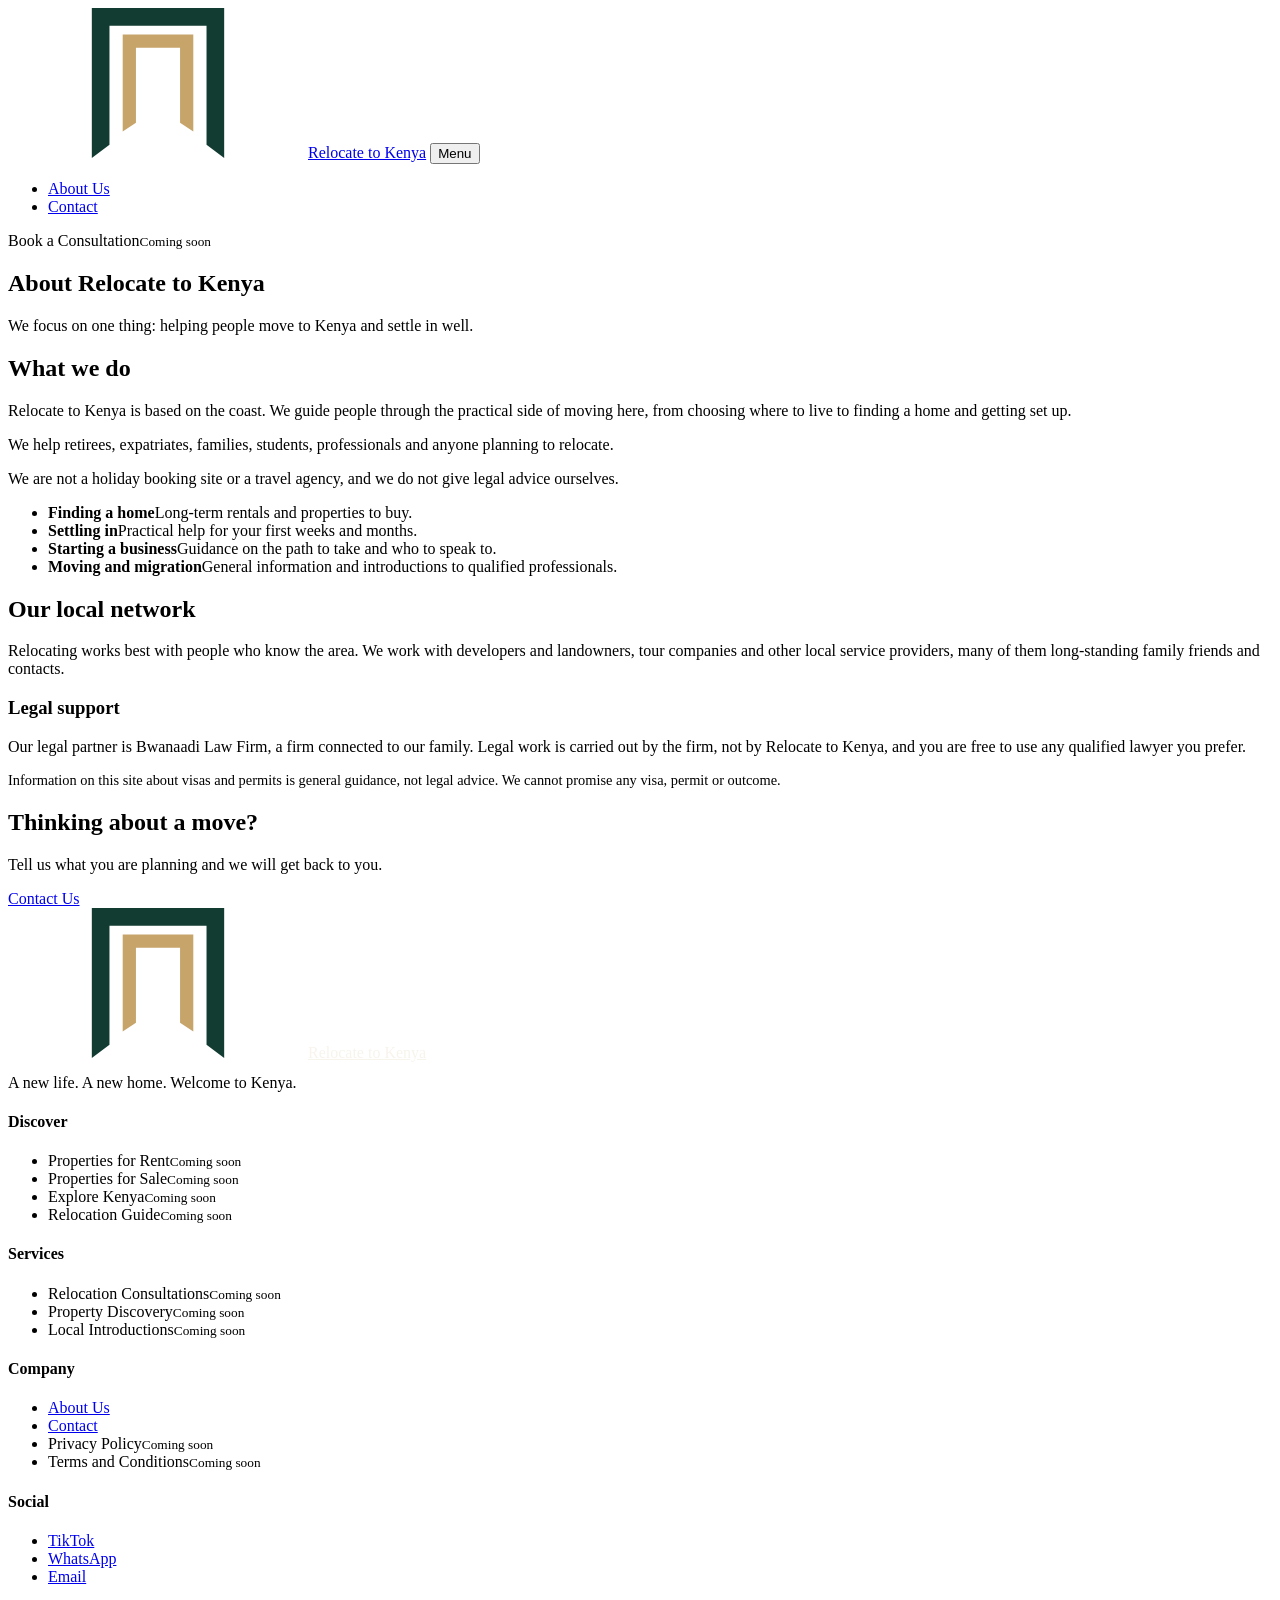
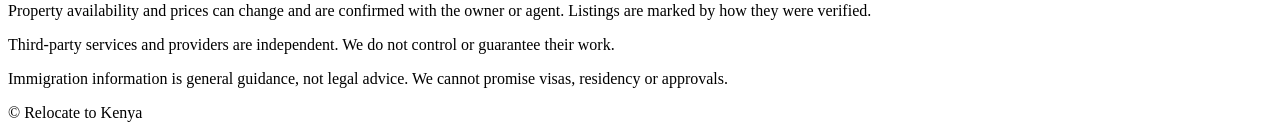
==== about/index.html @ 760da4a6 "Add About Us page for Relocate to Kenya This is the initial commit of the About Us page for the Relo" ====
<!DOCTYPE html>
<html lang="en">
<head>
<meta charset="utf-8">
<meta name="viewport" content="width=device-width,initial-scale=1">
<title>About Us | Relocate to Kenya</title>
<meta name="description" content="Relocate to Kenya helps international visitors understand their relocation options and find accommodation and local services in coastal Kenya.">
<link rel="canonical" href="https://relocatetokenya.co.ke/about/">
<link rel="apple-touch-icon" sizes="180x180" href="/apple-touch-icon.png">
<link rel="icon" type="image/png" sizes="32x32" href="/favicon-32x32.png">
<link rel="icon" type="image/png" sizes="16x16" href="/favicon-16x16.png">
<link rel="manifest" href="/site.webmanifest">
<link rel="preconnect" href="https://fonts.googleapis.com"><link rel="preconnect" href="https://fonts.gstatic.com" crossorigin>
<link href="https://fonts.googleapis.com/css2?family=Figtree:wght@400;500;600&family=Newsreader:opsz,wght@6..72,400;6..72,500;6..72,600&display=swap" rel="stylesheet">
<link rel="stylesheet" href="/css/style.css">
</head>
<body>
<svg width="0" height="0" style="position:absolute" aria-hidden="true"><symbol id="mark" viewBox="0 0 30 34"><path fill="#123C32" d="M0 0h30v34l-4-3V4H4v27l-4 3z"/><path fill="#C6A46A" d="M7 6h16v22l-3-2V9H10v17l-3 2z"/></symbol></svg>

<header class="site-header"><div class="wrap bar">
<a class="brand" href="/"><svg aria-hidden="true"><use href="#mark"/></svg>Relocate to Kenya</a>
<button class="menu-btn" aria-expanded="false" aria-controls="nav">Menu</button>
<nav id="nav" aria-label="Main"><ul>
<li><a href="/about" aria-current="page">About Us</a></li>
<li><a href="/contact">Contact</a></li></ul></nav>
<span class="btn gold sm disabled" aria-disabled="true">Book a Consultation<small>Coming soon</small></span>
</div></header>

<main>
<section class="page-hero"><div class="wrap">
<h1>About Relocate to Kenya</h1>
<p class="lead">We focus on one thing: helping people move to Kenya and settle in well.</p>
</div></section>
<section style="padding-top:0"><div class="wrap two-col">
<div>
<h2>What we do</h2>
<p>Relocate to Kenya is based on the coast. We guide people through the practical side of moving here, from choosing where to live to finding a home and getting set up.</p>
<p>We help retirees, expatriates, families, students, professionals and anyone planning to relocate.</p>
<p>We are not a holiday booking site or a travel agency, and we do not give legal advice ourselves.</p>
</div>
<ul class="values">
<li><b>Finding a home</b><span>Long-term rentals and properties to buy.</span></li>
<li><b>Settling in</b><span>Practical help for your first weeks and months.</span></li>
<li><b>Starting a business</b><span>Guidance on the path to take and who to speak to.</span></li>
<li><b>Moving and migration</b><span>General information and introductions to qualified professionals.</span></li>
</ul></div></section>
<section class="dest"><div class="wrap two-col">
<div>
<h2>Our local network</h2>
<p>Relocating works best with people who know the area. We work with developers and landowners, tour companies and other local service providers, many of them long-standing family friends and contacts.</p>
</div>
<div>
<h3>Legal support</h3>
<p>Our legal partner is Bwanaadi Law Firm, a firm connected to our family. Legal work is carried out by the firm, not by Relocate to Kenya, and you are free to use any qualified lawyer you prefer.</p>
<p style="margin-top:1em;font-size:.9rem;color:var(--mute)">Information on this site about visas and permits is general guidance, not legal advice. We cannot promise any visa, permit or outcome.</p>
</div></div></section>
<section class="final"><div class="wrap">
<h2>Thinking about a move?</h2>
<p style="margin-inline:auto">Tell us what you are planning and we will get back to you.</p>
<div class="cta-row"><a class="btn gold" href="/contact">Contact Us</a></div>
</div></section>
</main>

<footer><div class="wrap">
<div class="f-grid">
<div><a class="brand" href="/" style="color:#F7F4EC"><svg aria-hidden="true"><use href="#mark"/></svg>Relocate to Kenya</a><p style="margin-top:12px">A new life. A new home. Welcome to Kenya.</p></div>
<div><h4>Discover</h4><ul><li><span class="off">Properties for Rent<small>Coming soon</small></span></li><li><span class="off">Properties for Sale<small>Coming soon</small></span></li><li><span class="off">Explore Kenya<small>Coming soon</small></span></li><li><span class="off">Relocation Guide<small>Coming soon</small></span></li></ul></div>
<div><h4>Services</h4><ul><li><span class="off">Relocation Consultations<small>Coming soon</small></span></li><li><span class="off">Property Discovery<small>Coming soon</small></span></li><li><span class="off">Local Introductions<small>Coming soon</small></span></li></ul></div>
<div><h4>Company</h4><ul><li><a href="/about">About Us</a></li><li><a href="/contact">Contact</a></li><li><span class="off">Privacy Policy<small>Coming soon</small></span></li><li><span class="off">Terms and Conditions<small>Coming soon</small></span></li></ul></div>
<div><h4>Social</h4><ul><li><a href="https://www.tiktok.com/@relocatetokenya" target="_blank" rel="noopener">TikTok</a></li><li><a href="https://wa.me/254706688115" target="_blank" rel="noopener">WhatsApp</a></li><li><a href="mailto:info@relocatetokenya.co.ke">Email</a></li></ul></div>
</div>
<div class="disclaimer">
<p>Property availability and prices can change and are confirmed with the owner or agent. Listings are marked by how they were verified.</p>
<p>Third-party services and providers are independent. We do not control or guarantee their work.</p>
<p>Immigration information is general guidance, not legal advice. We cannot promise visas, residency or approvals.</p>
<p>© <span id="year"></span> Relocate to Kenya</p>
</div></div></footer>
<script src="/js/main.js"></script>
</body>
</html>
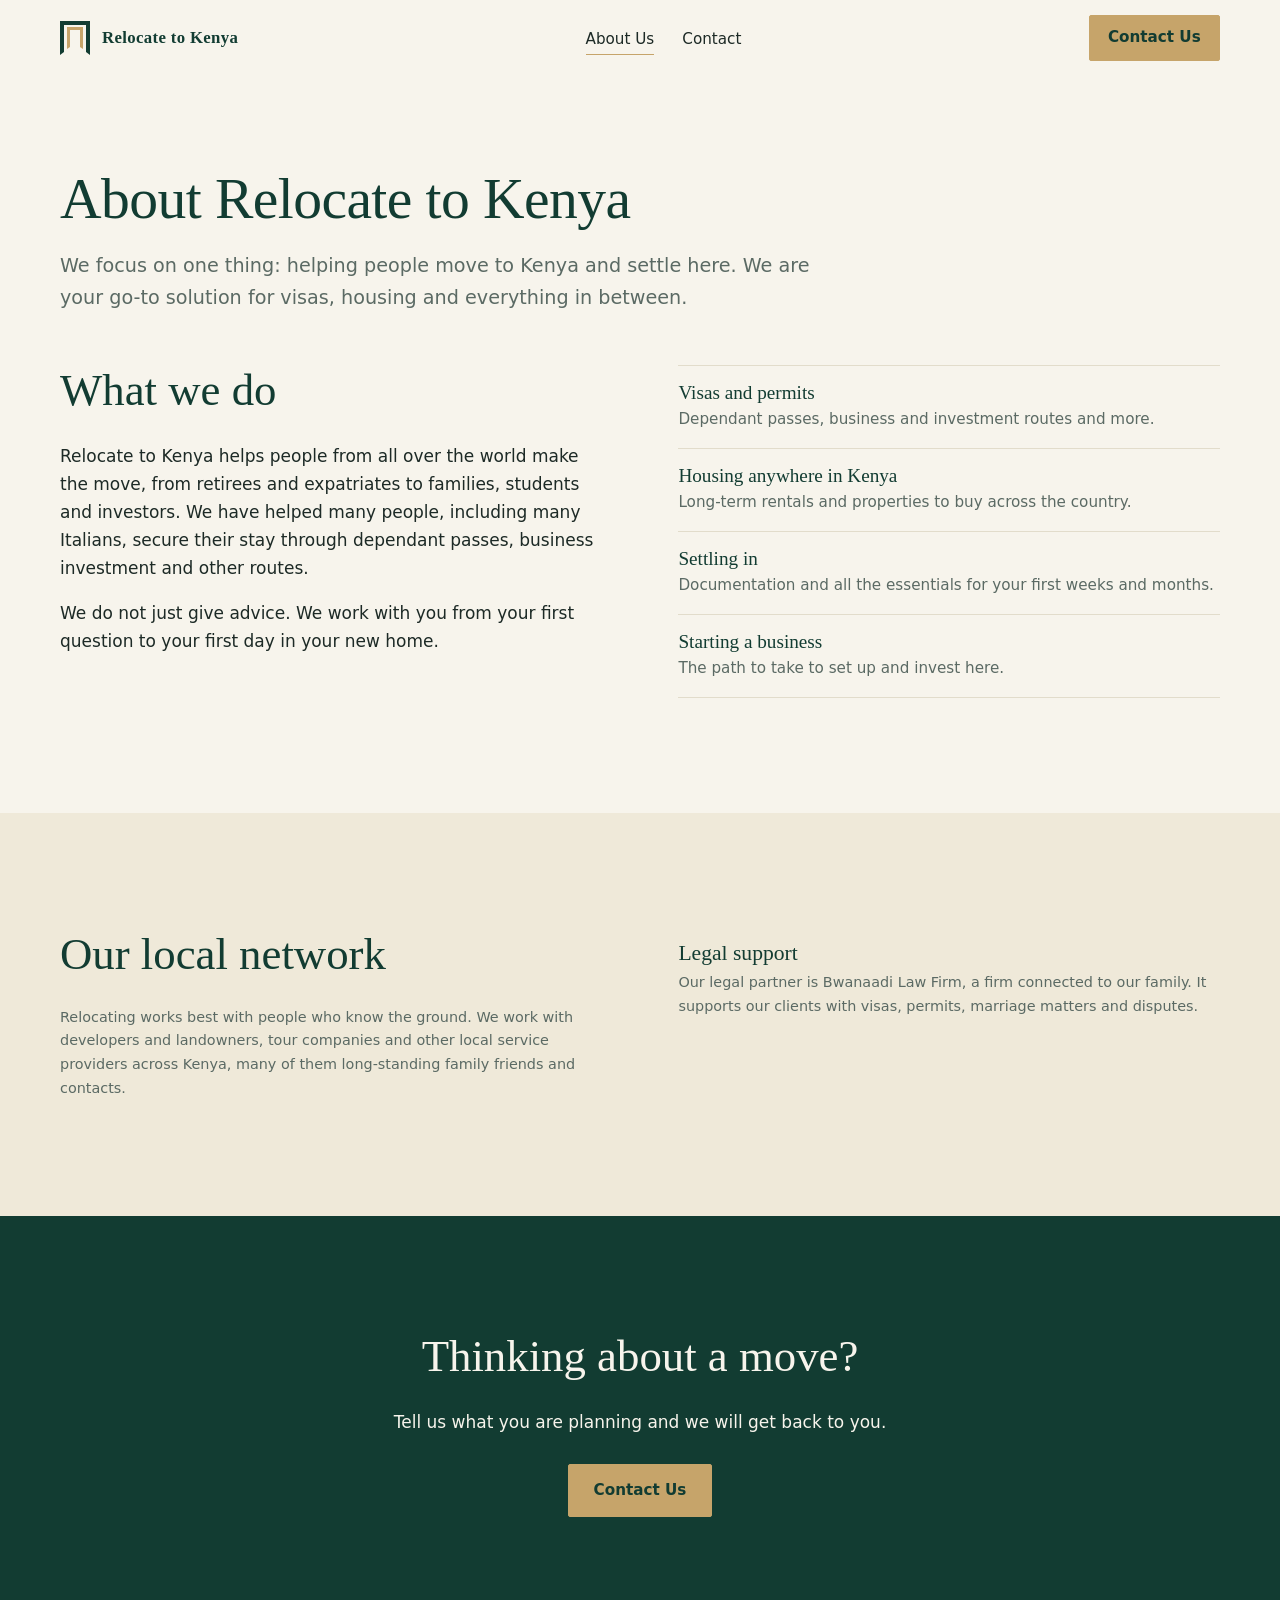
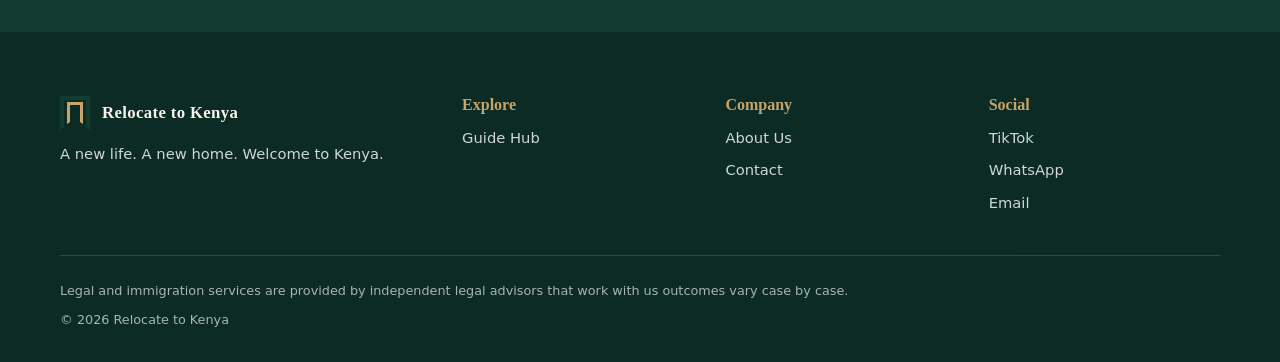
==== commit 4a0f54c3: "Update About Us page content and structure" ====
--- a/about/index.html
+++ b/about/index.html
@@ -4,7 +4,7 @@
 <meta charset="utf-8">
 <meta name="viewport" content="width=device-width,initial-scale=1">
 <title>About Us | Relocate to Kenya</title>
-<meta name="description" content="Relocate to Kenya helps international visitors understand their relocation options and find accommodation and local services in coastal Kenya.">
+<meta name="description" content="About Relocate to Kenya: your go-to solution for visas, permits, housing and settling in anywhere in Kenya.">
 <link rel="canonical" href="https://relocatetokenya.co.ke/about/">
 <link rel="apple-touch-icon" sizes="180x180" href="/apple-touch-icon.png">
 <link rel="icon" type="image/png" sizes="32x32" href="/favicon-32x32.png">
@@ -23,36 +23,34 @@
 <nav id="nav" aria-label="Main"><ul>
 <li><a href="/about" aria-current="page">About Us</a></li>
 <li><a href="/contact">Contact</a></li></ul></nav>
-<span class="btn gold sm disabled" aria-disabled="true">Book a Consultation<small>Coming soon</small></span>
+<a class="btn gold sm" href="/contact">Contact Us</a>
 </div></header>
 
 <main>
 <section class="page-hero"><div class="wrap">
 <h1>About Relocate to Kenya</h1>
-<p class="lead">We focus on one thing: helping people move to Kenya and settle in well.</p>
+<p class="lead">We focus on one thing: helping people move to Kenya and settle here. We are your go-to solution for visas, housing and everything in between.</p>
 </div></section>
 <section style="padding-top:0"><div class="wrap two-col">
 <div>
 <h2>What we do</h2>
-<p>Relocate to Kenya is based on the coast. We guide people through the practical side of moving here, from choosing where to live to finding a home and getting set up.</p>
-<p>We help retirees, expatriates, families, students, professionals and anyone planning to relocate.</p>
-<p>We are not a holiday booking site or a travel agency, and we do not give legal advice ourselves.</p>
+<p>Relocate to Kenya helps people from all over the world make the move, from retirees and expatriates to families, students and investors. We have helped many people, including many Italians, secure their stay through dependant passes, business investment and other routes.</p>
+<p>We do not just give advice. We work with you from your first question to your first day in your new home.</p>
 </div>
 <ul class="values">
-<li><b>Finding a home</b><span>Long-term rentals and properties to buy.</span></li>
-<li><b>Settling in</b><span>Practical help for your first weeks and months.</span></li>
-<li><b>Starting a business</b><span>Guidance on the path to take and who to speak to.</span></li>
-<li><b>Moving and migration</b><span>General information and introductions to qualified professionals.</span></li>
+<li><b>Visas and permits</b><span>Dependant passes, business and investment routes and more.</span></li>
+<li><b>Housing anywhere in Kenya</b><span>Long-term rentals and properties to buy across the country.</span></li>
+<li><b>Settling in</b><span>Documentation and all the essentials for your first weeks and months.</span></li>
+<li><b>Starting a business</b><span>The path to take to set up and invest here.</span></li>
 </ul></div></section>
 <section class="dest"><div class="wrap two-col">
 <div>
 <h2>Our local network</h2>
-<p>Relocating works best with people who know the area. We work with developers and landowners, tour companies and other local service providers, many of them long-standing family friends and contacts.</p>
+<p>Relocating works best with people who know the ground. We work with developers and landowners, tour companies and other local service providers across Kenya, many of them long-standing family friends and contacts.</p>
 </div>
 <div>
 <h3>Legal support</h3>
-<p>Our legal partner is Bwanaadi Law Firm, a firm connected to our family. Legal work is carried out by the firm, not by Relocate to Kenya, and you are free to use any qualified lawyer you prefer.</p>
-<p style="margin-top:1em;font-size:.9rem;color:var(--mute)">Information on this site about visas and permits is general guidance, not legal advice. We cannot promise any visa, permit or outcome.</p>
+<p>Our legal partner is Bwanaadi Law Firm, a firm connected to our family. It supports our clients with visas, permits, marriage matters and disputes.</p>
 </div></div></section>
 <section class="final"><div class="wrap">
 <h2>Thinking about a move?</h2>
@@ -62,17 +60,14 @@
 </main>
 
 <footer><div class="wrap">
-<div class="f-grid">
+<div class="f-grid" style="grid-template-columns:1.6fr 1fr 1fr 1fr">
 <div><a class="brand" href="/" style="color:#F7F4EC"><svg aria-hidden="true"><use href="#mark"/></svg>Relocate to Kenya</a><p style="margin-top:12px">A new life. A new home. Welcome to Kenya.</p></div>
-<div><h4>Discover</h4><ul><li><span class="off">Properties for Rent<small>Coming soon</small></span></li><li><span class="off">Properties for Sale<small>Coming soon</small></span></li><li><span class="off">Explore Kenya<small>Coming soon</small></span></li><li><span class="off">Relocation Guide<small>Coming soon</small></span></li></ul></div>
-<div><h4>Services</h4><ul><li><span class="off">Relocation Consultations<small>Coming soon</small></span></li><li><span class="off">Property Discovery<small>Coming soon</small></span></li><li><span class="off">Local Introductions<small>Coming soon</small></span></li></ul></div>
-<div><h4>Company</h4><ul><li><a href="/about">About Us</a></li><li><a href="/contact">Contact</a></li><li><span class="off">Privacy Policy<small>Coming soon</small></span></li><li><span class="off">Terms and Conditions<small>Coming soon</small></span></li></ul></div>
+<div><h4>Explore</h4><ul><li><a href="/guides">Guide Hub</a></li></ul></div>
+<div><h4>Company</h4><ul><li><a href="/about">About Us</a></li><li><a href="/contact">Contact</a></li></ul></div>
 <div><h4>Social</h4><ul><li><a href="https://www.tiktok.com/@relocatetokenya" target="_blank" rel="noopener">TikTok</a></li><li><a href="https://wa.me/254706688115" target="_blank" rel="noopener">WhatsApp</a></li><li><a href="mailto:info@relocatetokenya.co.ke">Email</a></li></ul></div>
 </div>
 <div class="disclaimer">
-<p>Property availability and prices can change and are confirmed with the owner or agent. Listings are marked by how they were verified.</p>
-<p>Third-party services and providers are independent. We do not control or guarantee their work.</p>
-<p>Immigration information is general guidance, not legal advice. We cannot promise visas, residency or approvals.</p>
+<p>Legal and immigration services are provided by independent legal advisors that work with us outcomes vary case by case.</p>
 <p>© <span id="year"></span> Relocate to Kenya</p>
 </div></div></footer>
 <script src="/js/main.js"></script>
--- a/css/style.css
+++ b/css/style.css
@@ -0,0 +1,149 @@
+:root{--green:#123C32;--green-2:#1c5545;--gold:#C6A46A;--ivory:#F7F4EC;--ink:#1d2a26;--mute:#5b6a64;--line:#e2dccb;--r:2px;--serif:'Newsreader',Georgia,serif;--sans:'Figtree',system-ui,sans-serif}
+*{box-sizing:border-box;margin:0}
+html{scroll-behavior:smooth}
+body{font:17px/1.65 var(--sans);color:var(--ink);background:var(--ivory)}
+img{max-width:100%;display:block}
+a{color:inherit}
+:focus-visible{outline:3px solid var(--gold);outline-offset:3px}
+.wrap{width:min(1160px,92%);margin-inline:auto}
+h1,h2,h3{font-family:var(--serif);font-weight:500;line-height:1.12;color:var(--green)}
+h1{font-size:clamp(2.6rem,6vw,4.6rem);letter-spacing:-.01em}
+h2{font-size:clamp(1.9rem,3.6vw,2.8rem);margin-bottom:.6em}
+h3{font-size:1.35rem;margin-bottom:.3em}
+p{max-width:62ch}
+section{padding:clamp(64px,9vw,120px) 0}
+.btn{display:inline-block;padding:.85em 1.6em;border:1.5px solid var(--green);background:var(--green);color:var(--ivory);text-decoration:none;font-weight:600;font-size:.95rem;border-radius:var(--r);transition:background .2s,color .2s}
+.btn:hover{background:var(--green-2)}
+.btn.ghost{background:transparent;color:var(--green)}
+.btn.ghost:hover{background:var(--green);color:var(--ivory)}
+.btn.gold{background:var(--gold);border-color:var(--gold);color:var(--green)}
+.btn.gold:hover{background:#d4b57f}
+.btn.sm{padding:.6em 1.2em}
+/* header */
+.site-header{position:sticky;top:0;z-index:50;background:var(--ivory);border-bottom:1px solid transparent;transition:border-color .2s,box-shadow .2s}
+.site-header.scrolled{border-color:var(--line);box-shadow:0 6px 20px -14px rgba(18,60,50,.4)}
+.bar{display:flex;align-items:center;justify-content:space-between;gap:24px;min-height:76px}
+.brand{display:flex;align-items:center;gap:12px;text-decoration:none;font:600 1.05rem var(--serif);color:var(--green);letter-spacing:.02em}
+.brand svg{width:30px;height:34px}
+nav ul{display:flex;gap:28px;list-style:none;padding:0}
+nav a{text-decoration:none;font-size:.95rem;font-weight:500;padding:6px 0;border-bottom:1.5px solid transparent}
+nav a:hover,nav a[aria-current]{border-color:var(--gold)}
+.menu-btn{display:none;background:none;border:1.5px solid var(--green);color:var(--green);padding:.5em .9em;font:600 .9rem var(--sans);border-radius:var(--r);cursor:pointer}
+/* hero */
+.hero{padding-top:clamp(40px,6vw,80px)}
+.hero .wrap{display:grid;grid-template-columns:1.05fr .95fr;gap:clamp(32px,6vw,90px);align-items:center}
+.hero p.lead{font-size:1.2rem;color:var(--mute);margin:1.4em 0 2em}
+.cta-row{display:flex;flex-wrap:wrap;gap:14px}
+.door{position:relative;aspect-ratio:4/5;border:14px solid var(--green);border-bottom:0;padding:10px 10px 0;background:var(--ivory)}
+.door::before{content:"";position:absolute;inset:0;border:3px solid var(--gold);border-bottom:0;pointer-events:none;z-index:2;margin:-3px}
+.door .ph{height:100%}
+/* photo placeholders: drop real photos in /images and set --img */
+.ph{position:relative;background:linear-gradient(160deg,#2b6a58,#123C32 60%,#0d2c25);background-size:cover;background-position:center;display:flex;align-items:flex-end;color:#fff}
+.ph span{font-size:.8rem;padding:10px 12px;background:rgba(18,60,50,.7);margin:12px;border-radius:var(--r)}
+.ph.has-img span{display:none}
+/* why */
+.why{background:var(--green);color:var(--ivory)}
+.why h2{color:var(--ivory)}
+.why-grid{display:grid;grid-template-columns:1fr 1.2fr;gap:clamp(32px,6vw,90px)}
+.why ul{list-style:none;padding:0;display:grid;grid-template-columns:1fr 1fr;gap:0 32px}
+.why li{padding:18px 0;border-top:1px solid rgba(198,164,106,.45)}
+.why li b{display:block;font:500 1.2rem var(--serif);color:var(--gold)}
+.why li span{font-size:.93rem;opacity:.85}
+.fine{font-size:.85rem;opacity:.75;margin-top:2em}
+/* properties */
+.head-row{display:flex;justify-content:space-between;align-items:end;gap:24px;flex-wrap:wrap;margin-bottom:28px}
+.chips{display:flex;gap:8px;flex-wrap:wrap;margin-bottom:32px}
+.chip{padding:.5em 1.1em;border:1.5px solid var(--line);background:transparent;font:500 .9rem var(--sans);border-radius:99px;cursor:pointer;color:var(--ink)}
+.chip[aria-pressed=true]{background:var(--green);border-color:var(--green);color:var(--ivory)}
+.grid{display:grid;grid-template-columns:repeat(auto-fill,minmax(300px,1fr));gap:28px}
+.card{background:#fff;border:1px solid var(--line);display:flex;flex-direction:column}
+.card .ph{aspect-ratio:3/2}
+.card .body{padding:20px 22px 24px;display:flex;flex-direction:column;gap:6px;flex:1}
+.tag{font-size:.78rem;color:var(--mute)}
+.price{font:600 1.2rem var(--serif);color:var(--green)}
+.facts{display:flex;gap:14px;font-size:.88rem;color:var(--mute);flex-wrap:wrap}
+.status{font-size:.8rem;border-left:3px solid var(--gold);padding-left:8px;margin-top:6px}
+.demo-note{font-size:.85rem;color:var(--mute);margin-top:22px}
+/* destinations */
+.dest{background:#efe9d9}
+.dest-grid{display:grid;grid-template-columns:1.3fr 1.3fr 1fr 1fr;gap:20px}
+.dest a{text-decoration:none;display:block}
+.dest .ph{aspect-ratio:3/4}
+.dest h3{margin-top:12px}
+.dest p{font-size:.9rem;color:var(--mute)}
+.soon{font-size:.78rem;color:var(--mute)}
+/* help + process */
+.help-grid{display:grid;grid-template-columns:repeat(4,1fr);gap:28px}
+.help-grid div{border-top:3px solid var(--gold);padding-top:16px}
+.help-grid p{font-size:.95rem;color:var(--mute)}
+.steps{counter-reset:s;list-style:none;padding:0;display:grid;grid-template-columns:repeat(4,1fr);gap:28px}
+.steps li{counter-increment:s;position:relative;padding-top:56px}
+.steps li::before{content:counter(s);position:absolute;top:0;left:0;font:500 2.6rem/1 var(--serif);color:var(--gold)}
+.steps li::after{content:"";position:absolute;top:22px;left:44px;right:-14px;border-top:1px solid var(--line)}
+.steps li:last-child::after{display:none}
+.steps p{font-size:.95rem;color:var(--mute)}
+/* guides */
+.guides .grid{grid-template-columns:repeat(auto-fill,minmax(260px,1fr))}
+.guide a{text-decoration:none}
+.guide .ph{aspect-ratio:16/10}
+.guide h3{margin-top:14px;font-size:1.2rem}
+/* final */
+.final{background:var(--green);text-align:center;color:var(--ivory)}
+.final h2{color:var(--ivory)}
+.final .cta-row{justify-content:center;margin-top:28px}
+.final .btn.ghost{color:var(--ivory);border-color:var(--gold)}
+.final .btn.ghost:hover{background:var(--gold);color:var(--green)}
+/* footer */
+footer{background:#0c2b24;color:#cfd8d3;padding:64px 0 32px;font-size:.92rem}
+.f-grid{display:grid;grid-template-columns:1.4fr repeat(4,1fr);gap:32px}
+footer h4{font:600 1rem var(--serif);color:var(--gold);margin-bottom:12px}
+footer ul{list-style:none;padding:0;display:grid;gap:8px}
+footer a{text-decoration:none}
+footer a:hover{color:var(--gold)}
+.disclaimer{border-top:1px solid rgba(198,164,106,.3);margin-top:40px;padding-top:24px;font-size:.8rem;opacity:.8;display:grid;gap:8px}
+.disclaimer p{max-width:none}
+@media(max-width:900px){
+.menu-btn{display:block}
+nav{position:absolute;top:76px;left:0;right:0;background:var(--ivory);border-bottom:1px solid var(--line);display:none;padding:12px 4% 24px}
+nav.open{display:block}
+nav ul{flex-direction:column;gap:6px}
+nav a{display:block;padding:10px 0}
+.bar>.btn{display:none}
+.hero .wrap,.why-grid{grid-template-columns:1fr}
+.door{max-width:420px}
+.dest-grid,.help-grid,.steps{grid-template-columns:1fr 1fr}
+.steps li::after{display:none}
+.f-grid{grid-template-columns:1fr 1fr}
+}
+@media(max-width:560px){.dest-grid,.help-grid,.steps,.why ul{grid-template-columns:1fr}.f-grid{grid-template-columns:1fr}}
+@media(prefers-reduced-motion:no-preference){.door{animation:rise .9s cubic-bezier(.2,.7,.2,1) both}@keyframes rise{from{clip-path:inset(100% 0 0 0)}to{clip-path:inset(0)}}}
+@media(prefers-reduced-motion:reduce){html{scroll-behavior:auto}*{transition:none!important}}
+
+/* coming soon states */
+.btn.disabled,.btn.disabled:hover{background:transparent;border:1.5px dashed var(--mute);color:var(--mute);cursor:not-allowed}
+.final .btn.disabled,.final .btn.disabled:hover{border-color:rgba(247,244,236,.5);color:rgba(247,244,236,.75)}
+.btn small,.off small{font-weight:500;font-size:.72rem;margin-left:.6em;opacity:.85}
+.soon-card{cursor:default}
+.off{opacity:.65;cursor:default}
+
+/* inner pages */
+.page-hero{padding:clamp(48px,7vw,96px) 0 clamp(32px,4vw,56px)}
+.page-hero h1{font-size:clamp(2.2rem,5vw,3.6rem)}
+.page-hero .lead{font-size:1.2rem;color:var(--mute);margin-top:1em}
+.two-col{display:grid;grid-template-columns:1fr 1fr;gap:clamp(32px,6vw,90px)}
+.two-col p+p{margin-top:1em}
+.values{list-style:none;padding:0}
+.values li{padding:16px 0;border-top:1px solid var(--line)}
+.values li:last-child{border-bottom:1px solid var(--line)}
+.values b{display:block;font:500 1.2rem var(--serif);color:var(--green)}
+.values span{color:var(--mute);font-size:.95rem}
+.methods{display:grid;grid-template-columns:repeat(auto-fit,minmax(230px,1fr));gap:20px}
+.method{display:block;text-decoration:none;background:#fff;border:1px solid var(--line);border-top:3px solid var(--gold);padding:22px 24px;transition:border-color .2s}
+.method:hover{border-color:var(--green)}
+.method span{color:var(--mute);overflow-wrap:anywhere}
+.off-card{opacity:.6;border-top-style:dashed}
+.topics{display:grid;grid-template-columns:repeat(auto-fit,minmax(230px,1fr));gap:20px;margin:28px 0}
+.topics a{text-decoration:none;padding:18px 0;border-top:1px solid var(--line)}
+.topics a:hover h3{text-decoration:underline;text-decoration-color:var(--gold)}
+.topics p{font-size:.93rem;color:var(--mute)}
+@media(max-width:900px){.two-col{grid-template-columns:1fr}}
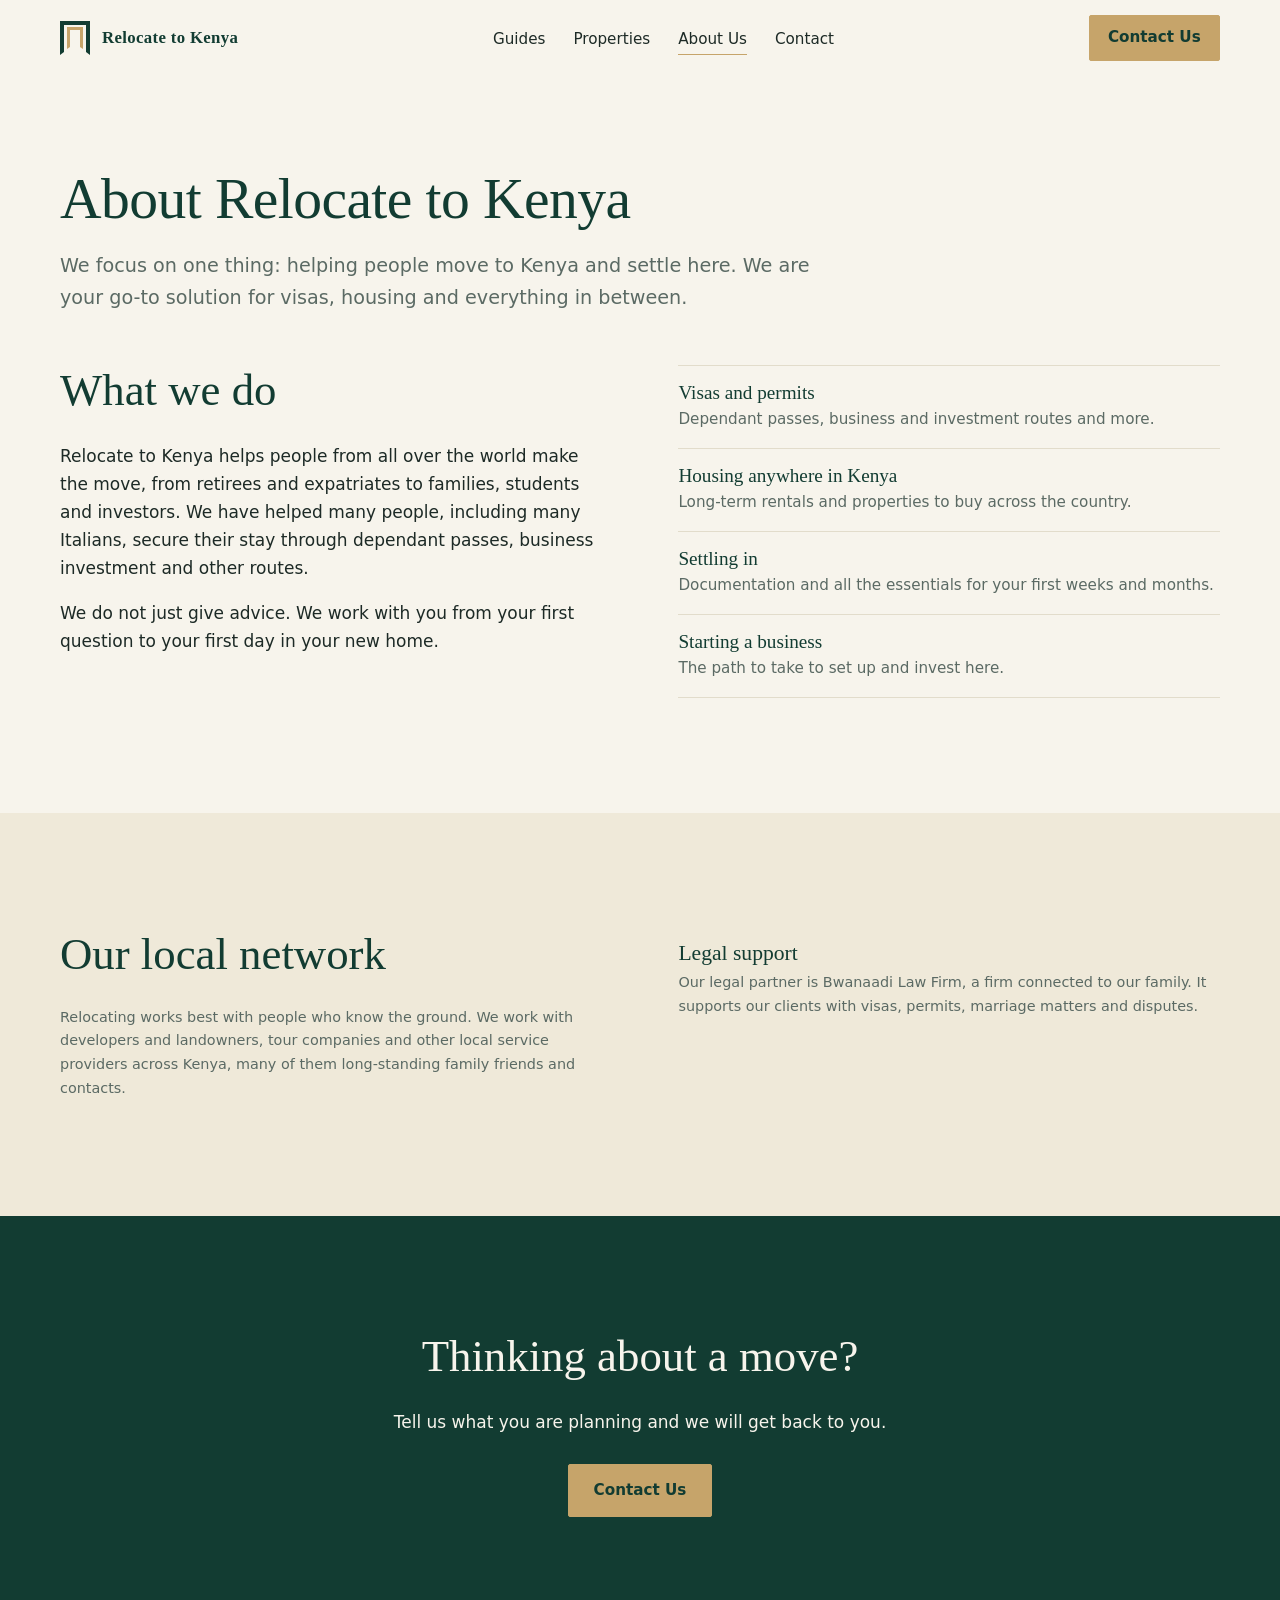
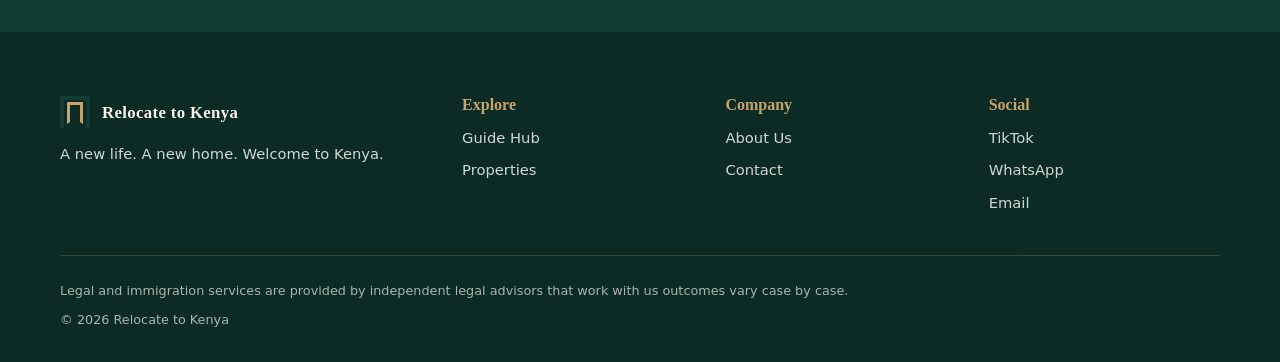
==== commit 36ed5fcb: "Add 'Properties' link to navigation and footer" ====
--- a/about/index.html
+++ b/about/index.html
@@ -21,6 +21,8 @@
 <a class="brand" href="/"><svg aria-hidden="true"><use href="#mark"/></svg>Relocate to Kenya</a>
 <button class="menu-btn" aria-expanded="false" aria-controls="nav">Menu</button>
 <nav id="nav" aria-label="Main"><ul>
+<li><a href="/guides">Guides</a></li>
+<li><a href="/properties">Properties</a></li>
 <li><a href="/about" aria-current="page">About Us</a></li>
 <li><a href="/contact">Contact</a></li></ul></nav>
 <a class="btn gold sm" href="/contact">Contact Us</a>
@@ -62,7 +64,7 @@
 <footer><div class="wrap">
 <div class="f-grid" style="grid-template-columns:1.6fr 1fr 1fr 1fr">
 <div><a class="brand" href="/" style="color:#F7F4EC"><svg aria-hidden="true"><use href="#mark"/></svg>Relocate to Kenya</a><p style="margin-top:12px">A new life. A new home. Welcome to Kenya.</p></div>
-<div><h4>Explore</h4><ul><li><a href="/guides">Guide Hub</a></li></ul></div>
+<div><h4>Explore</h4><ul><li><a href="/guides">Guide Hub</a></li><li><a href="/properties">Properties</a></li></ul></div>
 <div><h4>Company</h4><ul><li><a href="/about">About Us</a></li><li><a href="/contact">Contact</a></li></ul></div>
 <div><h4>Social</h4><ul><li><a href="https://www.tiktok.com/@relocatetokenya" target="_blank" rel="noopener">TikTok</a></li><li><a href="https://wa.me/254706688115" target="_blank" rel="noopener">WhatsApp</a></li><li><a href="mailto:info@relocatetokenya.co.ke">Email</a></li></ul></div>
 </div>
--- a/css/style.css
+++ b/css/style.css
@@ -147,3 +147,214 @@
 .topics a:hover h3{text-decoration:underline;text-decoration-color:var(--gold)}
 .topics p{font-size:.93rem;color:var(--mute)}
 @media(max-width:900px){.two-col{grid-template-columns:1fr}}
+
+.hub-img{width:100%;aspect-ratio:4/3;object-fit:cover;border:1px solid var(--line)}
+@media(max-width:560px){.f-grid{grid-template-columns:1fr!important}}
+@media(max-width:900px){.f-grid{grid-template-columns:1fr 1fr!important}}
+
+/* 404 */
+.nf{min-height:62vh;display:flex;align-items:center;text-align:center}
+.nf .wrap{display:flex;flex-direction:column;align-items:center}
+.nf-mark{width:72px;height:80px;margin-bottom:28px}
+.nf h1{font-size:clamp(2.2rem,5vw,3.6rem)}
+.nf .lead{font-size:1.15rem;color:var(--mute);margin:1em 0 2em}
+.nf .cta-row{justify-content:center}
+/* hero image: fill the doorway reliably */
+.door .ph{position:absolute;inset:10px 10px 0;height:auto;background-size:cover;background-position:center}
+
+/* ============================================================
+   RELOCATE TO KENYA — Guide & article styles (consolidated)
+   Append to the END of /css/style.css.
+   Replaces all previously added guide CSS fragments.
+   New classes only; existing site styles untouched.
+   ============================================================ */
+
+/* ---------- 1. Nav collision fix ----------
+   Site-wide `nav` rules also target <nav class="crumbs"> and
+   <nav class="toc">. This restores both, including on mobile. */
+.crumbs,.toc{position:static;display:block}
+.toc a,.crumbs a{padding:0;border-bottom:0;font-size:inherit;font-weight:inherit}
+
+/* ---------- 2. Article column + prose ---------- */
+.article-wrap{max-width:760px;margin-inline:auto}
+.article-wrap + .article-wrap{margin-top:48px}
+
+.prose{line-height:1.78}
+.prose h2{margin:2.2em 0 .6em;font-size:1.55rem;line-height:1.25;scroll-margin-top:96px}
+.prose h2:first-child{margin-top:0}
+.prose h3{margin:1.6em 0 .4em;font-size:1.18rem;line-height:1.3}
+.prose p{margin:0 0 1em;max-width:none}
+.prose ul,.prose ol{margin:0 0 1em;padding-left:1.3em}
+.prose li{margin:.45em 0}
+.prose a{color:var(--green);text-decoration:underline;text-underline-offset:2px}
+.prose a:hover{color:var(--gold)}
+.prose strong{font-weight:600}
+
+/* ---------- 3. Breadcrumbs ---------- */
+.crumbs{margin:0 0 22px;padding:0;background:none;border:0;font-family:var(--sans);font-size:.85rem;letter-spacing:.03em;color:var(--mute)}
+.crumbs ol{list-style:none;margin:0;padding:0;display:flex;flex-wrap:wrap;align-items:center;gap:6px}
+.crumbs li{display:flex;align-items:center}
+.crumbs li+li::before{content:"/";margin-right:6px;color:var(--gold);opacity:.7}
+.crumbs a{color:var(--mute);text-decoration:none}
+.crumbs a:hover{color:var(--green);text-decoration:underline;text-underline-offset:3px}
+.crumbs [aria-current]{color:var(--green);font-weight:600}
+
+/* ---------- 4. Short answer box ---------- */
+.short-answer{margin:0 0 34px;padding:26px 28px;background:var(--ivory);border:1px solid var(--line);border-left:4px solid var(--green);border-radius:0 12px 12px 0}
+.short-answer h2{margin:0 0 10px;font-family:var(--sans);font-size:.9rem;font-weight:600;letter-spacing:.14em;text-transform:uppercase;color:var(--green)}
+.short-answer p{margin:0;line-height:1.75}
+.short-answer p+p{margin-top:.9em}
+
+/* ---------- 5. On this page TOC ---------- */
+.toc{margin:0 0 8px;padding:24px 26px;background:#fff;border:1px solid var(--line);border-radius:12px}
+.toc h2{margin:0 0 14px;font-family:var(--sans);font-size:.9rem;font-weight:600;letter-spacing:.14em;text-transform:uppercase;color:var(--green)}
+.toc ol{margin:0;padding-left:1.2em;line-height:1.7}
+.toc li{margin:.2em 0}
+.toc a{color:var(--ink);text-decoration:none}
+.toc a:hover{color:var(--green);text-decoration:underline}
+@media (min-width:700px){
+  .toc ol{columns:2;column-gap:36px}
+}
+
+/* ---------- 6. Key points box ---------- */
+.keypoints{margin:2.2em 0;padding:24px 28px;background:var(--ivory);border:1px solid var(--line);border-left:4px solid var(--gold);border-radius:0 12px 12px 0}
+.keypoints h2{margin:0 0 12px;font-family:var(--sans);font-size:.95rem;font-weight:600;letter-spacing:.14em;text-transform:uppercase;color:var(--green)}
+.keypoints ul{margin:0;padding-left:1.1em}
+.keypoints li{margin:.5em 0;font-size:.98rem;line-height:1.6}
+.keypoints li:last-child{margin-bottom:0}
+
+/* ---------- 7. Related guides ---------- */
+.related{display:grid;gap:16px;grid-template-columns:repeat(auto-fit,minmax(230px,1fr));margin:22px 0 0}
+.related a{display:block;height:100%;padding:18px 20px;background:#fff;border:1px solid var(--line);border-radius:12px;text-decoration:none;color:inherit;transition:border-color .18s ease,box-shadow .18s ease}
+.related a:hover{border-color:var(--gold);box-shadow:0 8px 20px rgba(18,60,50,.08)}
+.related a:focus-visible{outline:3px solid var(--gold);outline-offset:3px;border-color:var(--gold)}
+.related b{display:block;margin-bottom:5px;font-family:var(--serif);font-weight:500;font-size:1.05rem;line-height:1.3;color:var(--green)}
+.related span{display:block;font-size:.9rem;line-height:1.55;color:var(--mute)}
+
+/* ---------- 8. Guide hub cards ---------- */
+.card-guide{display:flex;flex-direction:column;height:100%;background:#fff;border:1px solid var(--line);border-radius:14px;overflow:hidden;text-decoration:none;color:inherit;transition:border-color .18s ease,box-shadow .18s ease,transform .18s ease}
+.card-guide:hover{border-color:var(--gold);box-shadow:0 12px 28px rgba(18,60,50,.10);transform:translateY(-3px)}
+.card-guide:focus-visible{outline:3px solid var(--gold);outline-offset:3px;border-color:var(--gold)}
+.card-guide img{display:block;width:100%;aspect-ratio:4/3;object-fit:cover;background:var(--ivory)}
+.card-guide .card-body{display:flex;flex-direction:column;gap:10px;padding:22px 24px 26px}
+.card-cat{font-family:var(--sans);font-size:.72rem;font-weight:600;letter-spacing:.14em;text-transform:uppercase;color:var(--green)}
+.card-guide h3{margin:0;font-size:1.2rem;line-height:1.28}
+.card-guide p{margin:0;color:var(--mute);font-size:.95rem;line-height:1.6}
+
+/* ---------- 9. Split hero with photo ---------- */
+.hero-split{padding:clamp(28px,5vw,64px) 0 clamp(32px,6vw,72px)}
+.hero-grid{display:grid;gap:clamp(26px,4vw,56px);align-items:center}
+@media (min-width:900px){
+  .hero-grid{grid-template-columns:1.05fr .95fr}
+}
+.hero-copy h1{margin:0 0 18px}
+.hero-copy .lead{margin:0 0 26px}
+.hero-media{margin:0;order:-1}
+@media (min-width:900px){
+  .hero-media{order:0}
+}
+.hero-media img{display:block;width:100%;height:auto;aspect-ratio:4/3;object-fit:cover;border-radius:16px;border:1px solid var(--line);background:var(--ivory)}
+
+/* ---------- 10. Route comparison table ---------- */
+.table-wrap{margin:1.8em 0;overflow-x:auto;border:1px solid var(--line);border-radius:12px;background:#fff;-webkit-overflow-scrolling:touch}
+.route-table{width:100%;min-width:660px;border-collapse:collapse;font-size:.93rem}
+.route-table th,.route-table td{padding:14px 16px;text-align:left;vertical-align:top;border-bottom:1px solid var(--line);line-height:1.55}
+.route-table thead th{background:var(--ivory);font-family:var(--sans);font-size:.74rem;font-weight:600;letter-spacing:.12em;text-transform:uppercase;color:var(--green);white-space:nowrap}
+.route-table tbody tr:last-child td{border-bottom:0}
+.route-table tbody tr:hover{background:rgba(198,164,106,.06)}
+.route-table td strong{color:var(--green);font-weight:600}
+
+/* ---------- 11. FAQ accordion ---------- */
+.faq{margin:26px 0 0;border-top:1px solid var(--line)}
+.faq details{border-bottom:1px solid var(--line)}
+.faq summary{position:relative;cursor:pointer;margin:0;padding:18px 42px 18px 0;font-family:var(--serif);font-size:1.06rem;line-height:1.4;color:var(--green);list-style:none}
+.faq summary::-webkit-details-marker{display:none}
+.faq summary::marker{content:""}
+.faq summary::after{content:"+";position:absolute;right:6px;top:50%;transform:translateY(-50%);font-family:var(--sans);font-size:1.35rem;font-weight:400;color:var(--gold);line-height:1}
+.faq details[open] summary::after{content:"\2013"}
+.faq summary:hover{color:var(--green);text-decoration:underline;text-underline-offset:3px}
+.faq summary:focus-visible{outline:3px solid var(--gold);outline-offset:3px;border-radius:4px}
+.faq .faq-a{padding:0 0 22px;max-width:70ch;color:var(--ink);line-height:1.75}
+.faq .faq-a p{margin:0 0 .85em}
+.faq .faq-a p:last-child{margin-bottom:0}
+.faq .faq-a a{color:var(--green);text-decoration:underline;text-underline-offset:2px}
+.faq .faq-a a:hover{color:var(--gold)}
+
+/* ---------- 12. Standing note ---------- */
+.note{margin:2.4em 0 0;padding:22px 26px;background:var(--ivory);border:1px solid var(--line);border-radius:12px;font-size:.95rem;line-height:1.7}
+.note p{margin:0}
+.note strong{color:var(--green);font-weight:600}
+
+/* ---------- 13. Reduced motion ---------- */
+@media (prefers-reduced-motion:reduce){
+  .card-guide,.related a{transition:none}
+  .card-guide:hover{transform:none}
+}
+
+/* ---------- 14. Small screens ---------- */
+@media (max-width:600px){
+  .card-guide .card-body{padding:18px 18px 22px}
+  .short-answer,.toc,.note,.keypoints{padding:20px 20px}
+  .crumbs ol{font-size:.78rem}
+  .faq summary{font-size:1rem;padding:16px 38px 16px 0}
+}
+
+/* ============================================================
+   Brevo contact form, styled to match the site.
+   Paste at the VERY END of /css/style.css
+   ============================================================ */
+.contact-grid{display:grid;grid-template-columns:1.25fr .75fr;gap:clamp(28px,5vw,64px);align-items:start}
+.form-card{background:#fff;border:1px solid var(--line);border-top:3px solid var(--gold);padding:clamp(24px,4vw,40px)}
+.form-card h2{font-size:clamp(1.6rem,3vw,2rem);margin-bottom:.3em}
+.form-intro{color:var(--mute);margin-bottom:26px;font-size:.97rem}
+.contact-side{display:grid;gap:16px}
+.contact-side h2{font-size:1.5rem;margin-bottom:.2em}
+
+/* neutralise Brevo's own container styling */
+.contact-form .sib-form{background:none!important;padding:0!important;text-align:left!important}
+#sib-container{max-width:none!important;padding:0!important;background:none!important;border:0!important;text-align:left!important;font-family:var(--sans)}
+.f-row{padding:0 0 20px}
+
+/* labels, inputs */
+#sib-form .entry__label{display:block;font:600 .9rem var(--sans)!important;color:var(--green)!important;text-align:left!important;margin-bottom:6px}
+#sib-form .input{width:100%;padding:.8em 1em;border:1.5px solid var(--line);border-radius:var(--r);background:var(--ivory);font:1rem var(--sans);color:var(--ink);box-shadow:none}
+#sib-form textarea.input{min-height:130px;resize:vertical}
+#sib-form .input:focus{border-color:var(--green);outline:3px solid rgba(198,164,106,.45);outline-offset:0}
+#sib-form .input::placeholder{color:#8a9690;font-family:var(--sans);text-align:left}
+#sib-form .entry__specification{display:block;font:.82rem var(--sans)!important;color:var(--mute)!important;text-align:left!important;margin-top:6px}
+#sib-form .entry__error{font:.85rem var(--sans)!important;color:#8a2a1d!important;background:none!important;border:0!important;padding:0!important;margin-top:6px;text-align:left!important}
+.input--hidden{display:none!important}
+
+/* checkboxes */
+#sib-form .entry__choice{margin:0 0 8px}
+#sib-form .checkbox__label{display:flex;align-items:center;gap:10px;cursor:pointer;font:1rem var(--sans);color:var(--ink)}
+#sib-form .choice-text{font:1rem var(--sans);color:var(--ink);text-align:left}
+#sib-form .checkbox{border-color:var(--green)!important;border-radius:2px}
+#sib-form .input_replaced:focus-visible+.checkbox{outline:3px solid var(--gold);outline-offset:2px}
+
+/* button */
+#sib-form .sib-form-block__button{width:100%;padding:.95em 1.6em;background:var(--green)!important;color:var(--ivory)!important;border:1.5px solid var(--green)!important;border-radius:var(--r)!important;font:600 .95rem var(--sans)!important;cursor:pointer;text-align:center}
+#sib-form .sib-form-block__button:hover{background:var(--green-2)!important}
+.sib-hide-loader-icon{display:none}
+
+/* success / error messages */
+.sib-form-message-panel{display:none;font:.95rem var(--sans);padding:14px 16px;margin-bottom:20px;border:1px solid;border-radius:var(--r);max-width:none;text-align:left}
+.sib-form-message-panel--active{display:block}
+#error-message{color:#661d1d;background:#fdecea;border-color:#e0a79f}
+#success-message{color:#0f4a3a;background:#e8f3ee;border-color:#9ec7b8}
+.sib-notification__icon{width:20px;height:20px;vertical-align:middle;margin-right:8px;fill:currentColor}
+
+@media(max-width:900px){.contact-grid{grid-template-columns:1fr}}
+/* ============================================================
+   Properties page. Paste at the VERY END of /css/style.css
+   ============================================================ */
+.filters{display:flex;gap:14px;flex-wrap:wrap;margin-bottom:28px}
+.filters[hidden],.empty-state[hidden]{display:none}
+.filters label{display:grid;gap:4px;font:600 .8rem var(--sans);color:var(--green)}
+.filters select{padding:.65em 1em;border:1.5px solid var(--line);background:#fff;font:400 .95rem var(--sans);color:var(--ink);border-radius:var(--r);min-width:170px}
+.p-img{width:100%;aspect-ratio:3/2;object-fit:cover;background:var(--green)}
+.p-desc{font-size:.93rem;color:var(--mute)}
+.card .btn{margin-top:auto;text-align:center}
+.card .status{margin-bottom:10px}
+.empty-state{max-width:640px;padding:clamp(28px,5vw,48px);background:#fff;border:1px solid var(--line);border-top:3px solid var(--gold)}
+.empty-state h2{font-size:1.7rem}
